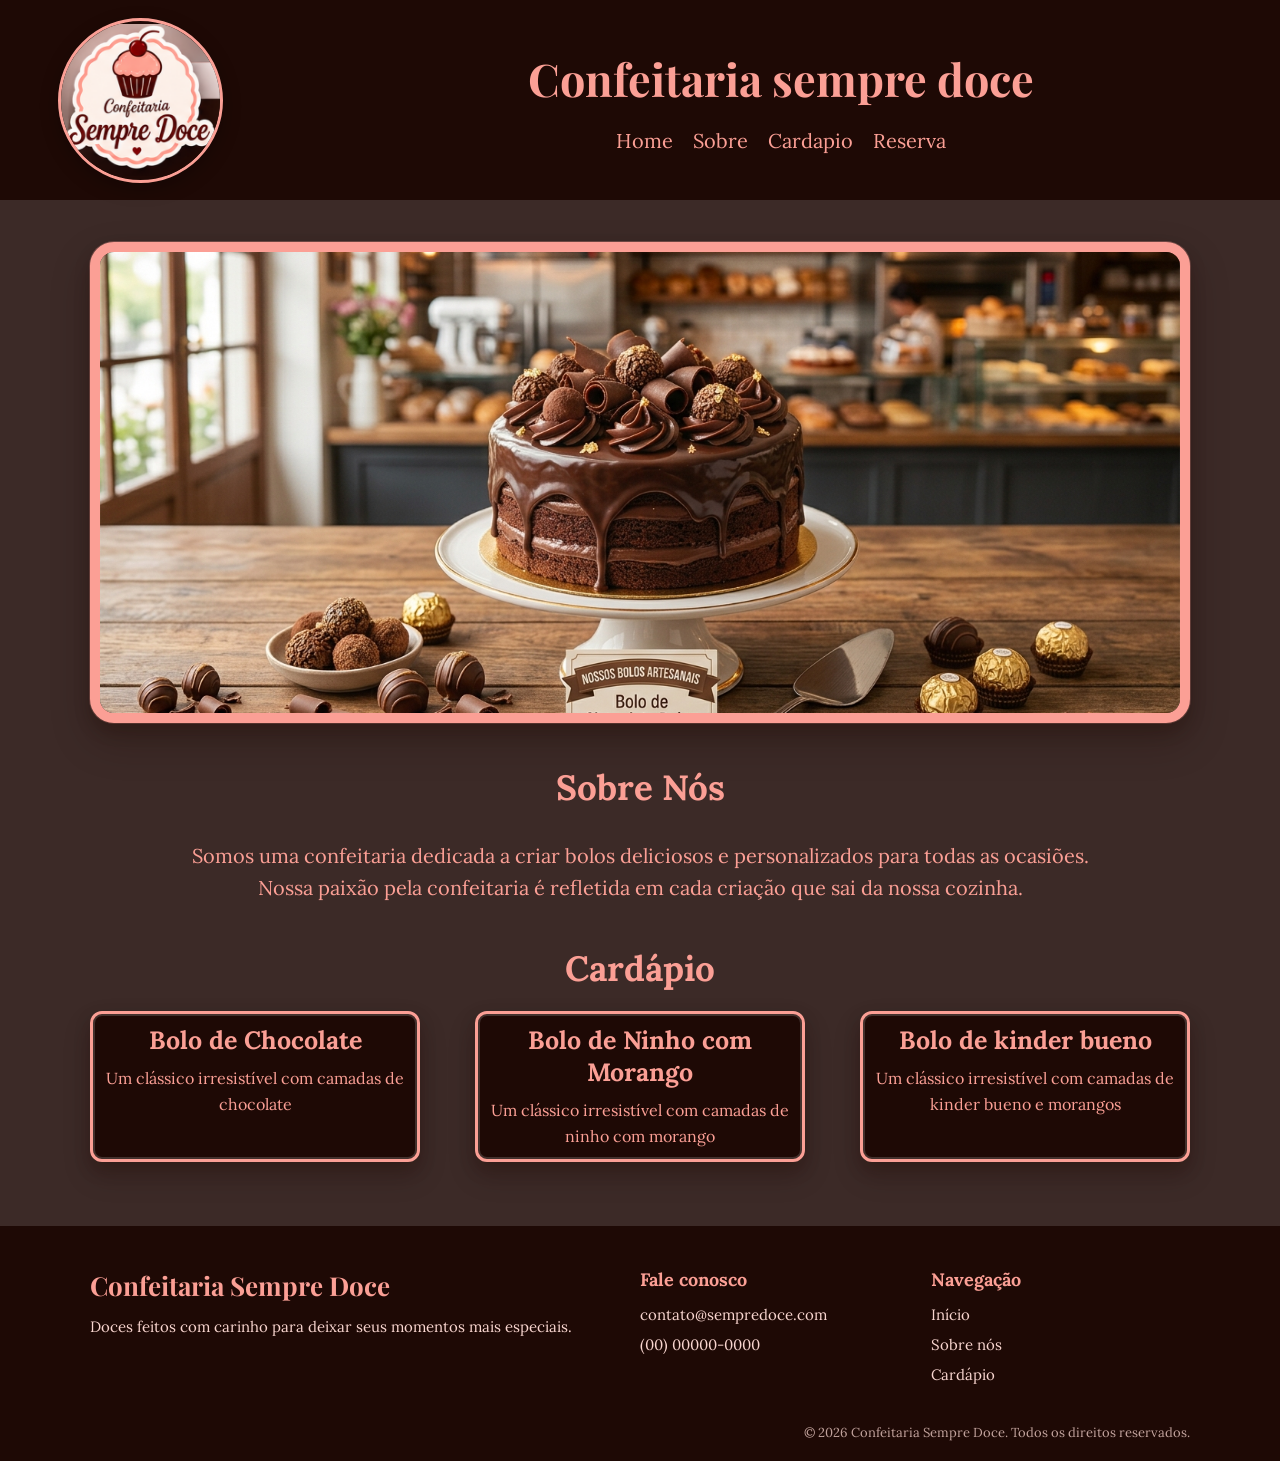
==== index.html @ 5cb9aa17 "'update'" ====
<!DOCTYPE html>
<html lang="en">

<head>
    <meta charset="UTF-8">
    <meta name="viewport" content="width=device-width, initial-scale=1.0">
    <title>Confeitaria Sempre Doce</title>
    <link rel="stylesheet" href="CSS/style.css">
    <link rel="preconnect" href="https://fonts.googleapis.com">
    <link rel="preconnect" href="https://fonts.gstatic.com" crossorigin>
    <link
        href="https://fonts.googleapis.com/css2?family=Lora:ital,wght@0,400..700;1,400..700&family=Noto+Sans+JP:wght@100..900&family=Playfair+Display:ital,wght@0,400..900;1,400..900&display=swap"
        rel="stylesheet">
</head>

<body>
    <header>
        <div class="div-logo">
            <img class="logotipo" src="IMG/logo.png" alt="LogoTipo da Confeitaria">
        </div>
        <div class="div-menu">
            <h1>Confeitaria sempre doce</h1>

            <br/>

            <nav>
                <ul>
                    <li><a href="index.html">Home</a></li>
                    <li><a href="PAGES/sobre.html">Sobre</a></li>
                    <li><a href="PAGES/cardapio.html">Cardapio</a></li>
                    <li><a href="PAGES/reserva.html">Reserva</a></li>
                </ul>
            </nav>
        </div>
    </header>

    <div class="div-img">
        <img id="img" class="img-bolo" src="IMG/bolo1.jpg" alt="Imagem de doces">
    </div>


    <section class="sobre">
        <h2>Sobre Nós</h2>
        <p>Somos uma confeitaria dedicada a criar bolos deliciosos e personalizados
            para todas as ocasiões.<br>
            Nossa paixão pela confeitaria é refletida em cada criação que sai da nossa cozinha.
        </p>

    </section>

    <section class="cardapio">
        <h2>Cardápio</h2>
        <div class="menu-cardapio-itens">
            <div class="menu-cardapio-item">
                <h3>Bolo de Chocolate</h3>
                <p>Um clássico irresistível
                     com camadas de chocolate
                </p>
            </div>
            <div class="menu-cardapio-item">
                <h3>Bolo de Ninho com Morango</h3>
                <p>Um clássico irresistível
                     com camadas de ninho com morango
                </p>
            </div>
            <div class="menu-cardapio-item">
                <h3>Bolo de kinder bueno</h3>
                <p>Um clássico irresistível
                     com camadas de kinder bueno e
                     morangos
                </p>
            </div>


        </div>
    </section>

    <footer class="site-footer">
        <div class="footer-brand">
            <h2>Confeitaria Sempre Doce</h2>
            <p>Doces feitos com carinho para deixar seus momentos mais especiais.</p>
        </div>

        <div class="footer-contact">
            <h3>Fale conosco</h3>
            <a href="mailto:contato@sempredoce.com">contato@sempredoce.com</a>
            <a href="tel:+5500000000000">(00) 00000-0000</a>
        </div>

        <div class="footer-links">
            <h3>Navegação</h3>
            <a href="index.html">Início</a>
            <a href="PAGES/sobre.html">Sobre nós</a>
            <a href="PAGES/cardapio.html">Cardápio</a>
        </div>

        <div class="footer-bottom">
            <p>&copy; 2026 Confeitaria Sempre Doce. Todos os direitos reservados.</p>
        </div>
    </footer>

</body>
<script src="JS/script.js"></script>
</html>
---- CSS/style.css ----
*{
    margin: 0;
    padding: 0;
    box-sizing: border-box;
     font-family: 'Lora', serif;
}

body {
    background-color: #1e0905dc;
}


header {

    height: 200px;
    display: flex;
    background-color: #1e0905;
}

.div-logo {
    width: 22%;
    min-width: 180px;
    height: 200px;
    display: flex;
    align-items: center;
    justify-content: center;
}

.div-menu {
    width: 78%;
    height: 200px;
    display: flex;
    flex-direction: column;
    align-items: center;
    justify-content: center;
}

.logotipo {
    width: clamp(125px, 13vw, 165px);
    aspect-ratio: 1;
    height: auto;
    display: block;
    object-fit: contain;
    border: 3px solid #fb9f95;
    border-radius: 50%;
    overflow: hidden;
    box-shadow: 0 6px 18px rgba(0, 0, 0, 0.28);
}

ul {
    display: flex;
    gap: 20px;
    justify-content: center;
    list-style-type: none;

    li{
        color: #fb9f95;
        a{
            position: relative;
            text-decoration: none;
            color: #fb9f95;
            font-size: 20px;
            padding-bottom: 5px;
        }
        a::after {
            content: '';
            position: absolute;
            left: 0;
            bottom: 0;
            width: 100%;
            height: 2px;
            background-color: #fb9f95;
            transform: scaleX(0);
            transform-origin: center;
            transition: transform 0.3s ease-in-out;
        }
        a:hover::after,
        a:focus-visible::after {
            transform: scaleX(1);
        }
        
    }
    
}

h1{
    font-size: 45px;
    color: #fb9f95;
    text-align: center;
    font-family: 'Playfair Display', serif;
}

@media (max-width: 640px) {
    header {
        height: auto;
        min-height: 320px;
        flex-direction: column;
        padding: 24px 16px 28px;
        gap: 18px;
    }

    .div-logo,
    .div-menu {
        width: 100%;
        min-width: 0;
        height: auto;
    }

    .div-menu {
        gap: 18px;
    }

    .div-menu br {
        display: none;
    }

    ul {
        flex-wrap: wrap;
        row-gap: 12px;
    }
}

.div-img {
    width: min(92%, 1100px);
    aspect-ratio: 16 / 7;
    margin: 42px auto;
    overflow: hidden;
    background-color: #1e0905;
    border: 10px solid #fb9f95;
    border-radius: 24px;
    box-shadow: 0 8px 16px rgba(30, 9, 5, 0.22),
        0 18px 38px rgba(30, 9, 5, 0.28),
        0 0 0 1px rgba(251, 159, 149, 0.3),
        inset 0 0 18px rgba(30, 9, 5, 0.2),
        inset 0 0 0 2px rgba(255, 255, 255, 0.28);
}

.img-bolo {
    display: block;
    width: 100%;
    height: 100%;
    object-fit: cover;
    object-position: center 52%;
}

@media (max-width: 640px) {
    .div-img {
        width: calc(100% - 32px);
        aspect-ratio: 4 / 3;
        margin: 28px auto;
        border-width: 7px;
        border-radius: 18px;
    }
}

.sobre {
    text-align: center;
    margin-top: 10px;
}

h2 {
    font-size: 35px;
}


p {
    font-size: 18px;
    line-height: 1.6;
    margin-top: 10px;
}
.cardapio {
    width: min(92%, 1100px);
    margin: 42px auto;
}

.cardapio h2 {
    font-size: 35px;
    margin-top: 30px;
    text-align: center;
    margin-bottom: 20px;
    color: #fb9f95;
}

.menu-cardapio-itens {
    display: flex;
    justify-content: space-between;
    margin-top: 20px;

}
.sobre h2 {
    font-size: 35px;
    margin-top: 30px;
    text-align: center;
    margin-bottom: 20px;
    color: #fb9f95;
}
.sobre p {
    font-size: 20px;
    margin-top: 30px;
    text-align: center;
    margin-bottom: 20px;
    color: #fb9f95;
}


.menu-cardapio-item {
    width: 30%;
    background-color: #1e0905;
    border: 3px solid #fb9f95;
    border-radius: 12px;
    padding: 10px;
    text-align: center;
    box-shadow: 0 8px 16px rgba(30, 9, 5, 0.22),
        0 14px 28px rgba(30, 9, 5, 0.2),
        inset 0 0 0 2px rgba(255, 255, 255, 0.16);
    h3 {
        font-size: 25px;
        color: #fb9f95;
        margin-bottom: 10px;
    }
    p {
        font-size: 16px;
        color: #fb9f95;
    }
}

footer {
    display: grid;
    grid-template-columns: 2fr 1fr 1fr;
    gap: 32px;
    position: relative;
    margin-top: 64px;
    background-color: #1e0905;
    color: #fb9f95;
    padding: 42px max(5%, calc((100% - 1100px) / 2)) 68px;
}

.site-footer h2,
.site-footer h3 {
    margin: 0 0 12px;
    color: #fb9f95;
}

.site-footer h2 {
    font-family: 'Playfair Display', serif;
    font-size: 26px;
}

.site-footer h3 {
    font-size: 18px;
}

.site-footer p,
.site-footer a {
    color: #f8d5cf;
    font-size: 15px;
    line-height: 1.6;
}

.site-footer p {
    margin: 0;
}

.site-footer a {
    display: block;
    width: fit-content;
    margin-bottom: 6px;
    text-decoration: none;
    transition: color 0.25s ease;
}

.site-footer a:hover,
.site-footer a:focus-visible {
    color: #ffffff;
}

.footer-bottom {
    position: absolute;
    right: max(5%, calc((100% - 1100px) / 2));
    bottom: 18px;
}

.footer-bottom p {
    font-size: 13px;
    color: rgba(248, 213, 207, 0.75);
}

@media (max-width: 640px) {
    footer {
        grid-template-columns: 1fr;
        gap: 24px;
        margin-top: 42px;
        padding: 32px 24px 64px;
    }

    .footer-bottom {
        left: 24px;
        right: 24px;
        bottom: 18px;
    }
}
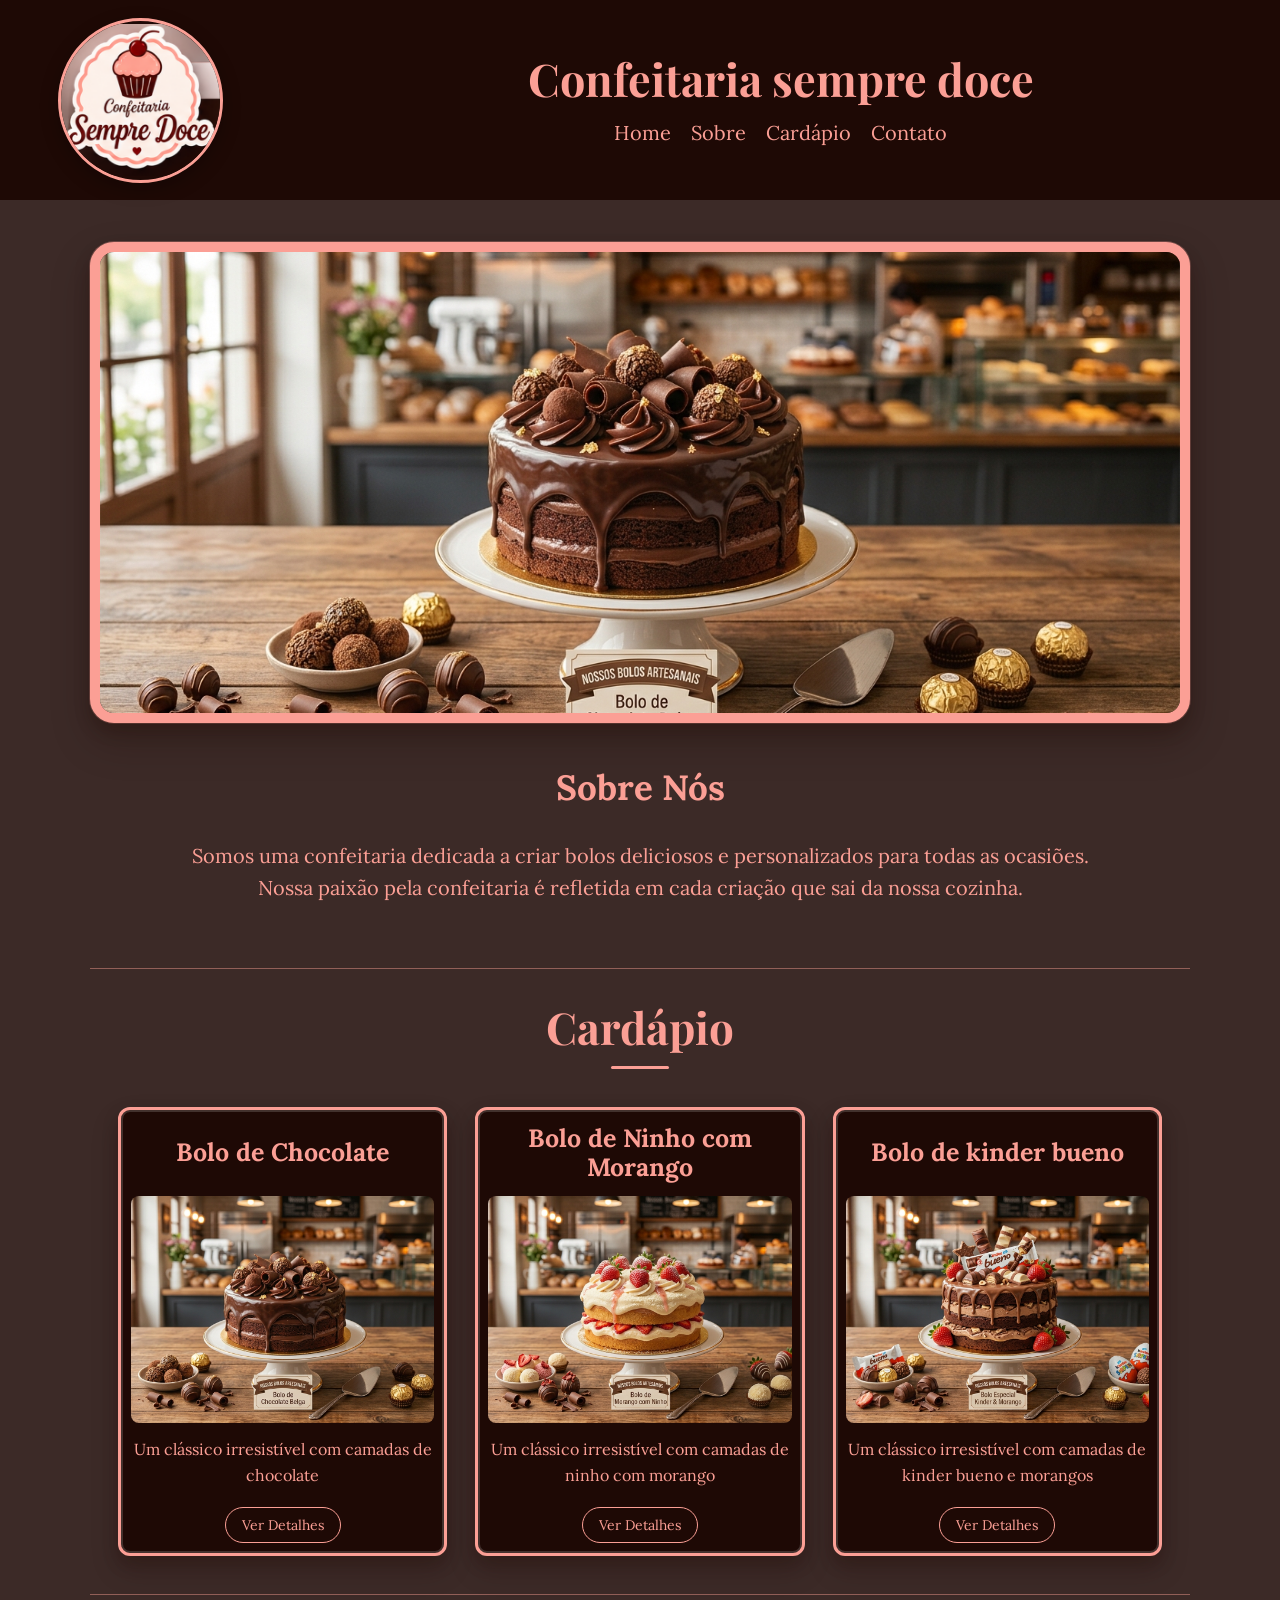
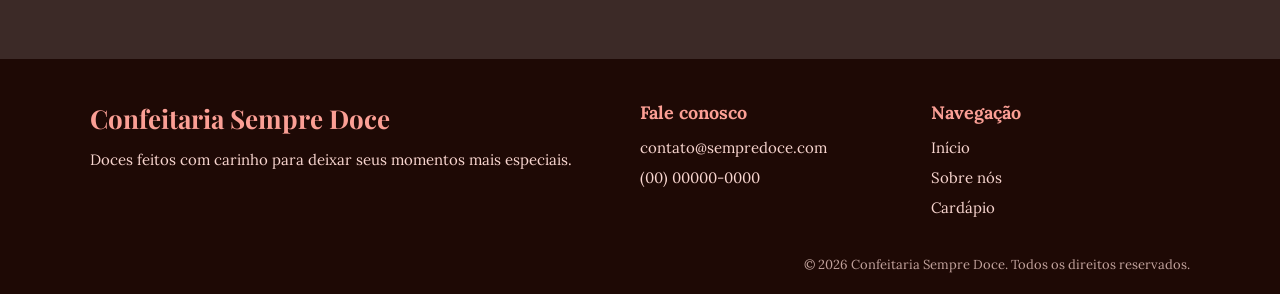
==== commit 6fa64dec: "'update'" ====
--- a/index.html
+++ b/index.html
@@ -1,5 +1,5 @@
 <!DOCTYPE html>
-<html lang="en">
+<html lang="pt-BR">
 
 <head>
     <meta charset="UTF-8">
@@ -27,8 +27,8 @@
                 <ul>
                     <li><a href="index.html">Home</a></li>
                     <li><a href="PAGES/sobre.html">Sobre</a></li>
-                    <li><a href="PAGES/cardapio.html">Cardapio</a></li>
-                    <li><a href="PAGES/reserva.html">Reserva</a></li>
+                    <li><a href="PAGES/cardapio.html">Cardápio</a></li>
+                    <li><a href="PAGES/contato.html">Contato</a></li>
                 </ul>
             </nav>
         </div>
@@ -53,22 +53,28 @@
         <div class="menu-cardapio-itens">
             <div class="menu-cardapio-item">
                 <h3>Bolo de Chocolate</h3>
+                <img src="IMG/bolo1.jpg" alt="Bolo de chocolate">
                 <p>Um clássico irresistível
                      com camadas de chocolate
                 </p>
+                 <a href="PAGES/cardapio.html">Ver Detalhes</a>
             </div>
             <div class="menu-cardapio-item">
                 <h3>Bolo de Ninho com Morango</h3>
+                <img src="IMG/bolo2.jpg" alt="Bolo de ninho com morango">
                 <p>Um clássico irresistível
                      com camadas de ninho com morango
                 </p>
+                 <a href="PAGES/cardapio.html">Ver Detalhes</a>
             </div>
             <div class="menu-cardapio-item">
                 <h3>Bolo de kinder bueno</h3>
+                <img src="IMG/bolo3.jpg" alt="Bolo de Kinder Bueno">
                 <p>Um clássico irresistível
                      com camadas de kinder bueno e
                      morangos
                 </p>
+                 <a href="PAGES/cardapio.html">Ver Detalhes</a>
             </div>
 
 
@@ -99,6 +105,6 @@
         </div>
     </footer>
 
+    <script src="JS/script.js"></script>
 </body>
-<script src="JS/script.js"></script>
 </html>
--- a/CSS/style.css
+++ b/CSS/style.css
@@ -33,6 +33,8 @@
     flex-direction: column;
     align-items: center;
     justify-content: center;
+    gap: 18px;
+    padding: 20px 24px;
 }
 
 .logotipo {
@@ -84,10 +86,17 @@
 }
 
 h1{
+    width: 100%;
+    max-width: 720px;
     font-size: 45px;
+    line-height: 1.05;
     color: #fb9f95;
     text-align: center;
     font-family: 'Playfair Display', serif;
+}
+
+.div-menu br {
+    display: none;
 }
 
 @media (max-width: 640px) {
@@ -108,10 +117,7 @@
 
     .div-menu {
         gap: 18px;
-    }
-
-    .div-menu br {
-        display: none;
+        padding: 0;
     }
 
     ul {
@@ -168,25 +174,6 @@
     line-height: 1.6;
     margin-top: 10px;
 }
-.cardapio {
-    width: min(92%, 1100px);
-    margin: 42px auto;
-}
-
-.cardapio h2 {
-    font-size: 35px;
-    margin-top: 30px;
-    text-align: center;
-    margin-bottom: 20px;
-    color: #fb9f95;
-}
-
-.menu-cardapio-itens {
-    display: flex;
-    justify-content: space-between;
-    margin-top: 20px;
-
-}
 .sobre h2 {
     font-size: 35px;
     margin-top: 30px;
@@ -202,9 +189,84 @@
     color: #fb9f95;
 }
 
+.cardapio {
+    width: min(92%, 1100px);
+    margin: 64px auto;
+    padding: 34px 28px 38px;
+    border-top: 1px solid rgba(251, 159, 149, 0.45);
+    border-bottom: 1px solid rgba(251, 159, 149, 0.45);
+}
+
+.cardapio h2 {
+    position: relative;
+    margin: 0 0 38px;
+    color: #fb9f95;
+    font-family: 'Playfair Display', serif;
+    font-size: clamp(32px, 4vw, 44px);
+    line-height: 1.1;
+    text-align: center;
+}
+
+.cardapio h2::after {
+    content: '';
+    display: block;
+    width: 58px;
+    height: 3px;
+    margin: 14px auto 0;
+    border-radius: 999px;
+    background-color: #fb9f95;
+}
+
+.page-content {
+    width: min(92%, 760px);
+    min-height: 300px;
+    margin: 64px auto;
+    padding: 36px 42px;
+    text-align: center;
+    background-color: rgba(30, 9, 5, 0.72);
+    border: 2px solid rgba(251, 159, 149, 0.7);
+    border-radius: 18px;
+    box-shadow: 0 16px 32px rgba(30, 9, 5, 0.22);
+}
+
+.page-content h2 {
+    margin-top: 0;
+    color: #fb9f95;
+}
+
+.page-content p {
+    color: #f8d5cf;
+}
+
+.contact-links {
+    display: flex;
+    justify-content: center;
+    flex-wrap: wrap;
+    gap: 14px 28px;
+    margin-top: 28px;
+}
+
+.contact-links a {
+    color: #fb9f95;
+    font-size: 18px;
+    text-decoration: none;
+}
+
+.contact-links a:hover,
+.contact-links a:focus-visible {
+    color: #ffffff;
+}
+
+.menu-cardapio-itens {
+    display: grid;
+    grid-template-columns: repeat(3, minmax(0, 1fr));
+    gap: 28px;
+}
 
 .menu-cardapio-item {
-    width: 30%;
+    display: flex;
+    flex-direction: column;
+    min-height: 220px;
     background-color: #1e0905;
     border: 3px solid #fb9f95;
     border-radius: 12px;
@@ -213,14 +275,122 @@
     box-shadow: 0 8px 16px rgba(30, 9, 5, 0.22),
         0 14px 28px rgba(30, 9, 5, 0.2),
         inset 0 0 0 2px rgba(255, 255, 255, 0.16);
-    h3 {
-        font-size: 25px;
-        color: #fb9f95;
-        margin-bottom: 10px;
-    }
-    p {
-        font-size: 16px;
-        color: #fb9f95;
+    overflow: hidden;
+    transition: transform 0.25s ease, box-shadow 0.25s ease;
+}
+
+.cardapio .menu-cardapio-item:hover {
+    transform: translateY(-6px);
+    box-shadow: 0 12px 22px rgba(30, 9, 5, 0.28),
+        0 20px 34px rgba(30, 9, 5, 0.22),
+        inset 0 0 0 2px rgba(255, 255, 255, 0.16);
+}
+
+.menu-cardapio-item h3 {
+    min-height: 58px;
+    display: grid;
+    place-items: center;
+    font-size: clamp(21px, 2vw, 25px);
+    line-height: 1.15;
+    color: #fb9f95;
+    margin: 4px 0 14px;
+}
+
+.menu-cardapio-item img {
+    width: 100%;
+    aspect-ratio: 4 / 3;
+    display: block;
+    object-fit: cover;
+    object-position: center;
+    border-radius: 8px;
+    margin-bottom: 14px;
+}
+
+.menu-cardapio-item p {
+    min-height: 52px;
+    font-size: 16px;
+    color: #fb9f95;
+    margin-top: auto;
+}
+
+.cardapio .menu-cardapio-item a {
+    display: inline-block;
+    align-self: center;
+    margin-top: 18px;
+    padding: 8px 16px;
+    border: 1px solid #fb9f95;
+    border-radius: 999px;
+    color: #fb9f95;
+    font-size: 14px;
+    text-decoration: none;
+    animation: buttonFade 2.8s ease-in-out infinite;
+    transition: background-color 0.25s ease, color 0.25s ease;
+}
+
+.cardapio .menu-cardapio-item:nth-child(2) a {
+    animation-delay: 0.35s;
+}
+
+.cardapio .menu-cardapio-item:nth-child(3) a {
+    animation-delay: 0.7s;
+}
+
+.cardapio .menu-cardapio-item a:hover,
+.cardapio .menu-cardapio-item a:focus-visible {
+    background-color: #fb9f95;
+    color: #1e0905;
+}
+
+@keyframes buttonFade {
+    0%,
+    100% {
+        opacity: 0.4;
+    }
+    50% {
+        opacity: 1;
+    }
+}
+
+@media (prefers-reduced-motion: reduce) {
+    .cardapio .menu-cardapio-item a {
+        animation: none;
+        opacity: 1;
+    }
+}
+
+.menu-cardapio-item h4 {
+    margin: 18px 0 12px;
+    color: #fb9f95;
+    font-family: 'Playfair Display', serif;
+    font-size: 38px;
+    font-weight: 700;
+}
+
+
+@media (max-width: 800px) {
+    h1 {
+        font-size: 36px;
+    }
+    .menu-cardapio-itens {
+        grid-template-columns: repeat(2, minmax(0, 1fr));
+    }
+}
+
+@media (max-width: 540px) {
+    .sobre,
+    .cardapio {
+        width: calc(100% - 32px);
+        margin-left: auto;
+        margin-right: auto;
+    }
+
+    .cardapio {
+        padding-right: 0;
+        padding-left: 0;
+    }
+
+    .menu-cardapio-itens {
+        grid-template-columns: 1fr;
     }
 }
 
